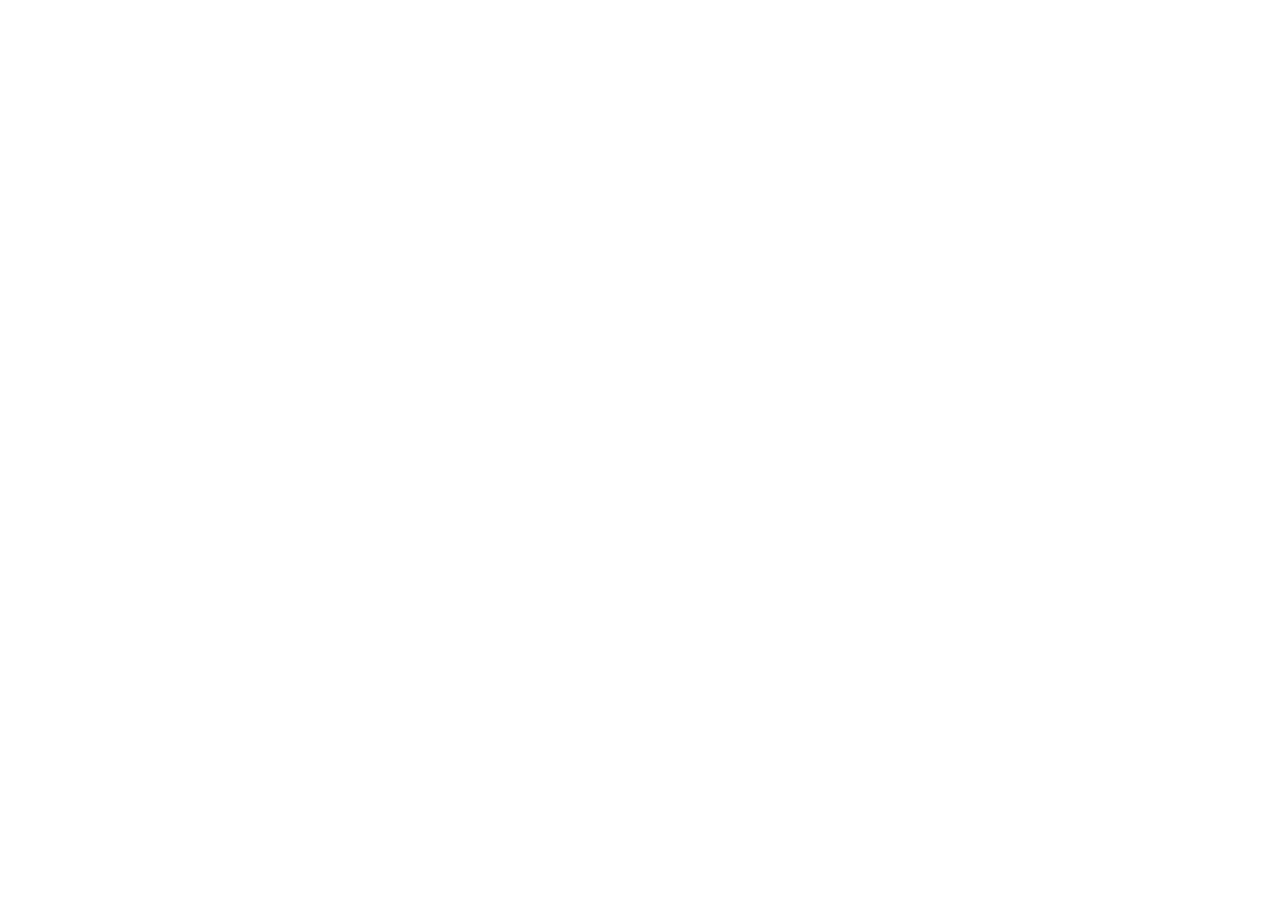
==== csProjects/src/emotionOnomatopoeiaDictionary/index.html @ 543d3a79 "starter code of emotionOnomatopoeiaDictionary" ====
<!DOCTYPE html>
<html lang="en">
<head>
    <meta charset="UTF-8">
    <title>Title</title>
    <link rel="stylesheet" href="https://cdn.jsdelivr.net/npm/bootstrap@3.3.7/dist/css/bootstrap.min.css"
          integrity="sha384-BVYiiSIFeK1dGmJRAkycuHAHRg32OmUcww7on3RYdg4Va+PmSTsz/K68vbdEjh4u" crossorigin="anonymous">
    <link rel="stylesheet" href="style.css">
</head>
<body>
<div id="target"></div>
<script type="text/javascript" src="index.js"></script>
</body>
</html>
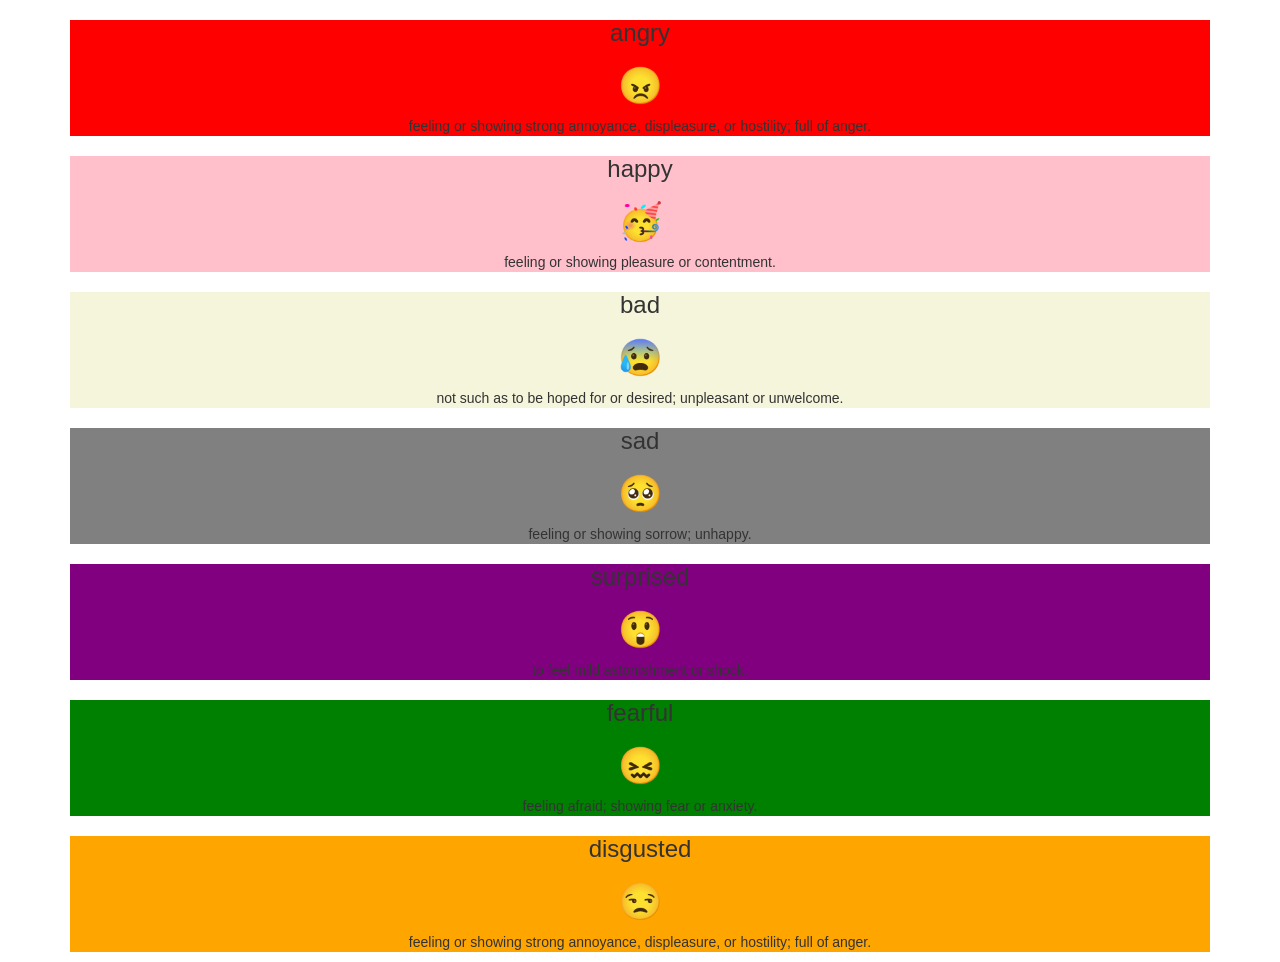
==== commit 1e3b7cde: "emotionalPanels" ====
--- a/csProjects/src/emotionOnomatopoeiaDictionary/index.html
+++ b/csProjects/src/emotionOnomatopoeiaDictionary/index.html
@@ -8,7 +8,7 @@
     <link rel="stylesheet" href="style.css">
 </head>
 <body>
-<div id="target"></div>
+    <div id="target"></div>
 <script type="text/javascript" src="index.js"></script>
 </body>
 </html>
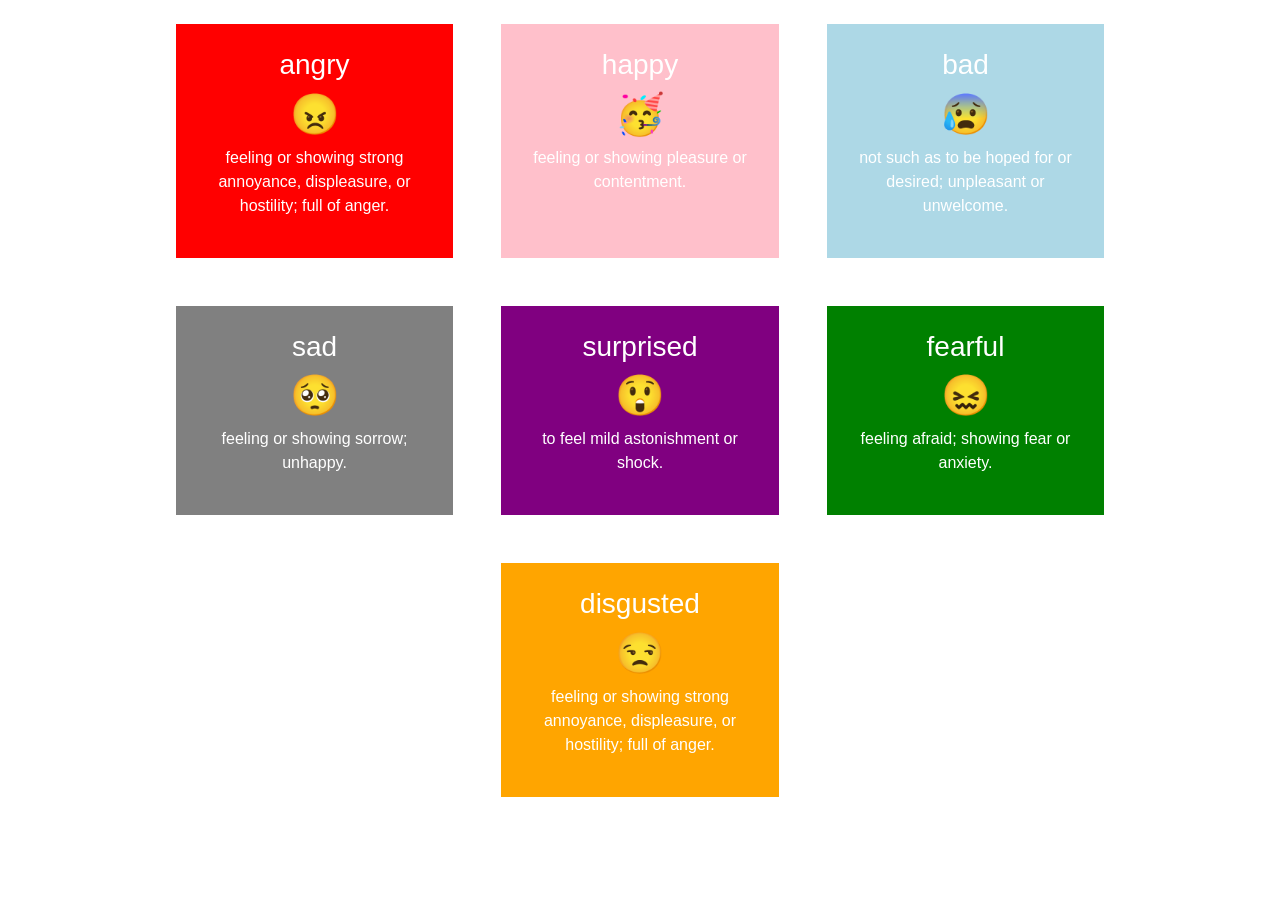
==== commit f98316b9: "updated bootstrap version" ====
--- a/csProjects/src/emotionOnomatopoeiaDictionary/index.html
+++ b/csProjects/src/emotionOnomatopoeiaDictionary/index.html
@@ -3,9 +3,9 @@
 <head>
     <meta charset="UTF-8">
     <title>Title</title>
-    <link rel="stylesheet" href="https://cdn.jsdelivr.net/npm/bootstrap@3.3.7/dist/css/bootstrap.min.css"
-          integrity="sha384-BVYiiSIFeK1dGmJRAkycuHAHRg32OmUcww7on3RYdg4Va+PmSTsz/K68vbdEjh4u" crossorigin="anonymous">
     <link rel="stylesheet" href="style.css">
+    <link rel="stylesheet" href="https://stackpath.bootstrapcdn.com/bootstrap/4.5.0/css/bootstrap.min.css"
+          integrity="sha384-9aIt2nRpC12Uk9gS9baDl411NQApFmC26EwAOH8WgZl5MYYxFfc+NcPb1dKGj7Sk" crossorigin="anonymous">
 </head>
 <body>
     <div id="target"></div>
--- a/csProjects/src/emotionOnomatopoeiaDictionary/style.css
+++ b/csProjects/src/emotionOnomatopoeiaDictionary/style.css
@@ -0,0 +1,28 @@
+.imgFit {
+    object-fit: contain;
+    /*width: 100px;*/
+    /*height: 100px;*/
+}
+
+.expandLink {
+    position: relative;
+    z-index: 1;
+}
+
+.expandLink a {
+    position: absolute;
+    z-index: 2;
+    top: 0;
+    left: 0;
+    width: 100%;
+    height: 100%;
+    text-indent:-999px;
+}
+
+/*.text-white {*/
+/*    color: white;*/
+/*}*/
+
+/*.bg-white {*/
+/*    background-color: white;*/
+/*}*/
